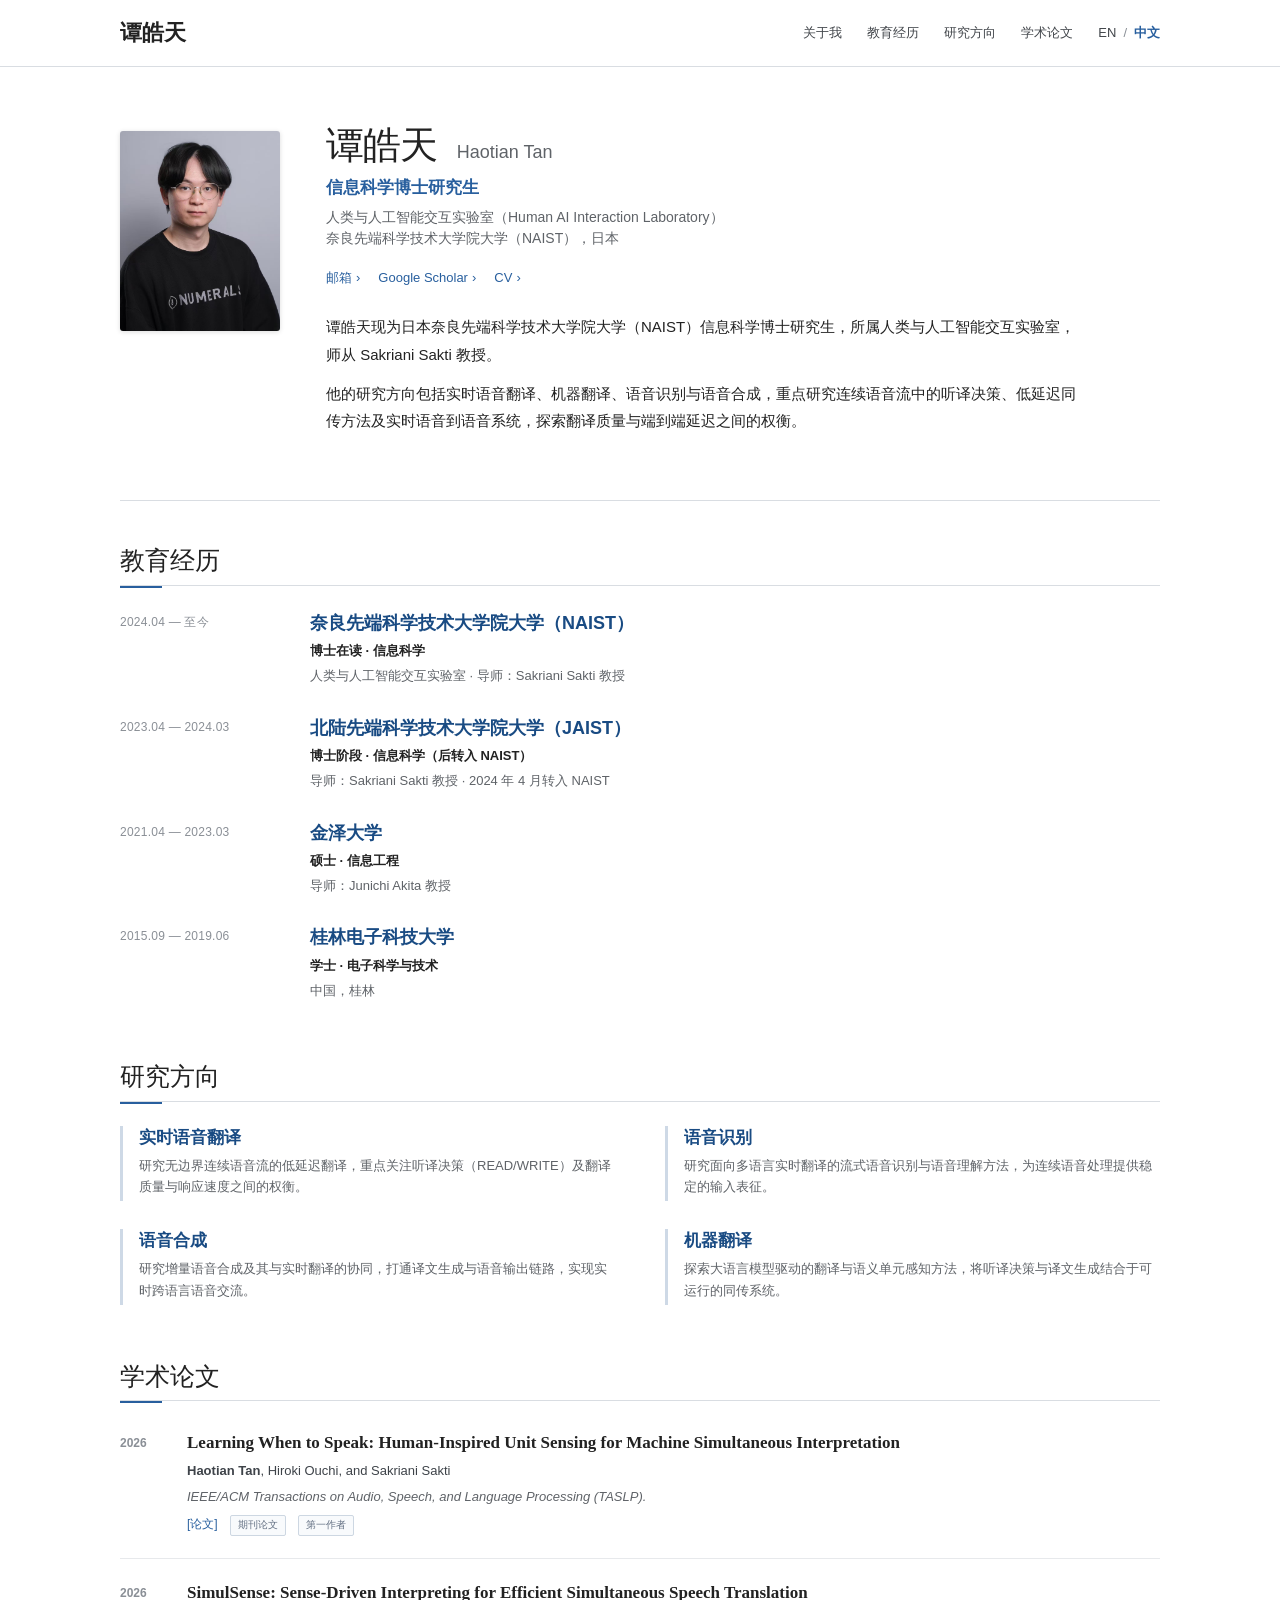
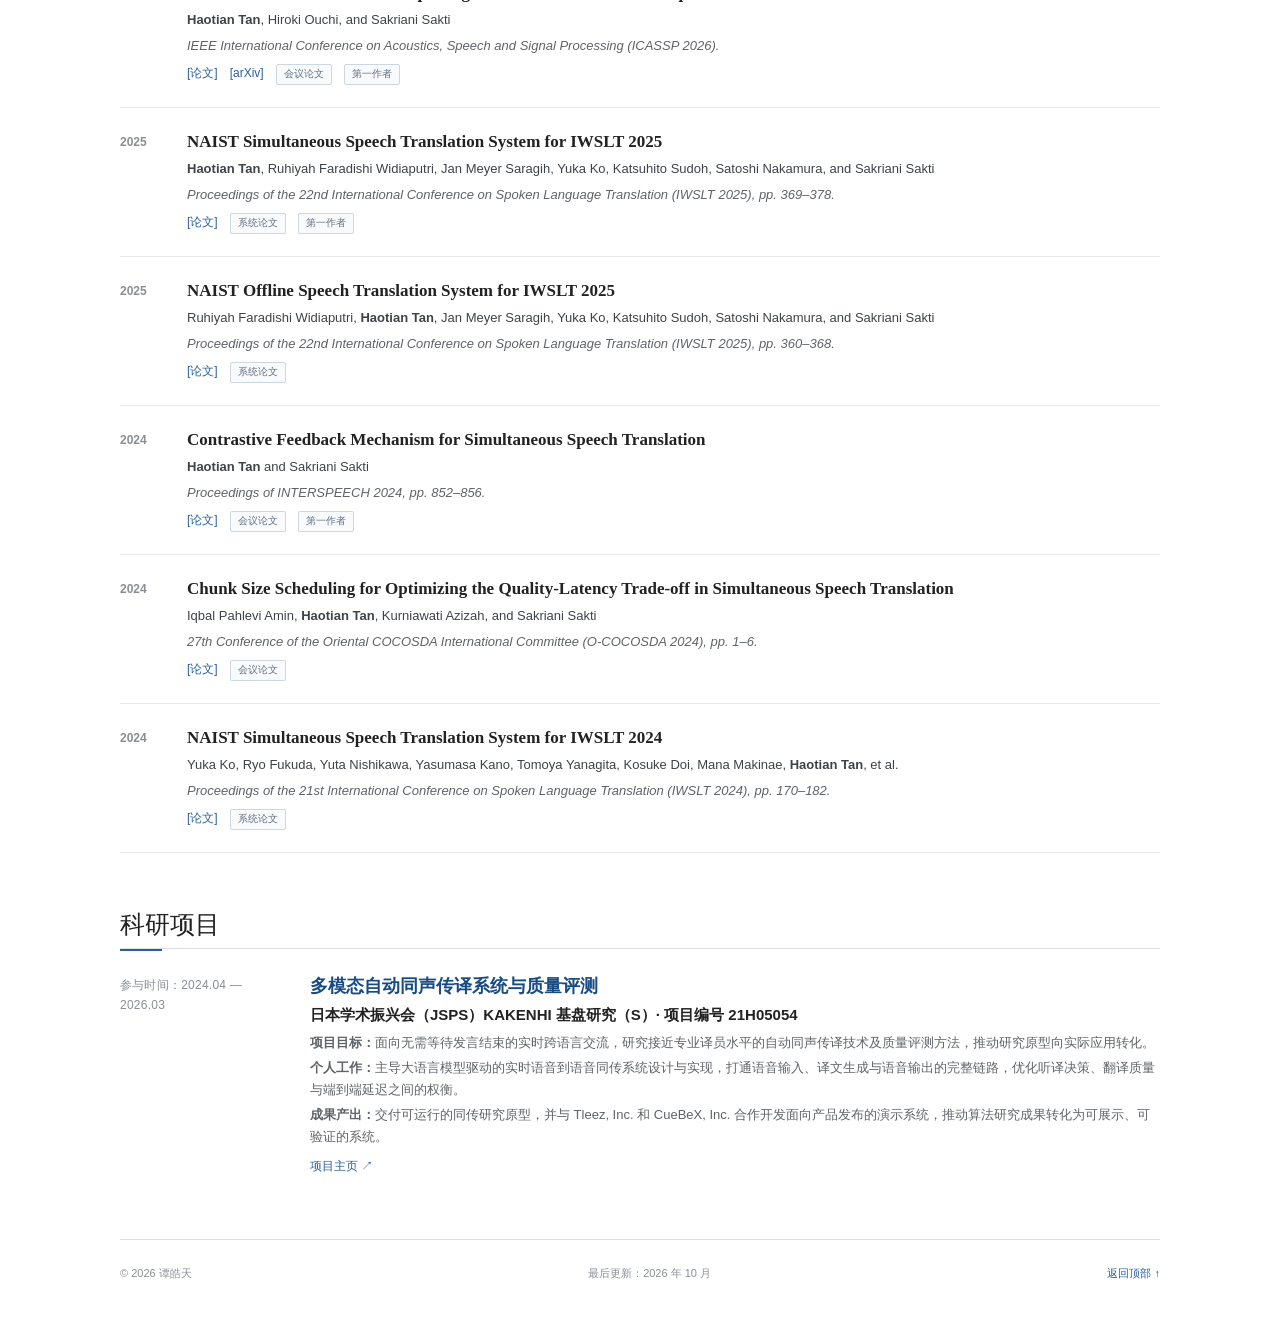
==== zh.html @ f1450a99 "Add Chinese homepage and update CV" ====
<!doctype html>
<html lang="zh-CN">
<head>
  <meta charset="utf-8">
  <meta name="viewport" content="width=device-width, initial-scale=1">
  <title>谭皓天 | 学术主页</title>
  <meta name="description" content="谭皓天的学术主页。奈良先端科学技术大学院大学信息科学博士研究生，研究实时语音翻译、机器翻译、语音识别与语音合成。">
  <link rel="canonical" href="https://tan-ht.github.io/zh.html">
  <link rel="stylesheet" href="styles.css">
  <link rel="icon" type="image/svg+xml" href="favicon.svg">
  <meta property="og:title" content="谭皓天 | 学术主页">
  <meta property="og:description" content="NAIST 信息科学博士研究生 · 实时语音翻译">
  <meta property="og:type" content="website">
  <meta property="og:url" content="https://tan-ht.github.io/zh.html">
  <meta property="og:image" content="https://tan-ht.github.io/og-academic.png">
  <meta property="og:image:width" content="1733">
  <meta property="og:image:height" content="907">
  <meta name="twitter:card" content="summary_large_image">
  <meta name="twitter:title" content="谭皓天 | 学术主页">
  <meta name="twitter:description" content="NAIST 信息科学博士研究生 · 实时语音翻译">
  <meta name="twitter:image" content="https://tan-ht.github.io/og-academic.png">
<link rel="alternate" hreflang="en" href="https://tan-ht.github.io/">
  <link rel="alternate" hreflang="zh-CN" href="https://tan-ht.github.io/zh.html">
  <link rel="alternate" hreflang="x-default" href="https://tan-ht.github.io/">
  <script src="/language-switch.js" defer></script>
</head>
<body>
<link rel="preload" as="image" href="/haotian-tan.jpg"/><main id="top"><header class="site-header"><div class="header-inner"><a class="site-name" href="#top">谭皓天</a><nav aria-label="主导航"><a href="#about">关于我</a><a href="#education">教育经历</a><a href="#research">研究方向</a><a href="#publications">学术论文</a><span class="language-switch" role="group" aria-label="语言切换"><a href="/" lang="en" hreflang="en" data-language-link>EN</a><span aria-hidden="true">/</span><a href="/zh.html" lang="zh-CN" hreflang="zh-CN" aria-current="page" data-language-link>中文</a></span></nav></div></header><div class="page"><section class="intro" id="about"><div class="portrait-wrap"><img src="/haotian-tan.jpg" alt="Haotian Tan"/></div><div class="intro-copy"><h1>谭皓天 <span>Haotian Tan</span></h1><p class="position">信息科学博士研究生</p><p class="affiliation">人类与人工智能交互实验室（Human AI Interaction Laboratory）<br/>奈良先端科学技术大学院大学（NAIST），日本</p><div class="contact-links"><a href="mailto:tan.haotian.tf5@naist.ac.jp">邮箱</a><a href="https://scholar.google.com/citations?user=Lh4GXVgAAAAJ&amp;hl=en" target="_blank" rel="noreferrer">Google Scholar</a><a href="/Haotian_Tan_CV_CN.pdf?v=c6824838f868" download="">CV</a></div><div class="bio"><p>谭皓天现为日本奈良先端科学技术大学院大学（NAIST）信息科学博士研究生，所属人类与人工智能交互实验室，师从 Sakriani Sakti 教授。</p><p>他的研究方向包括实时语音翻译、机器翻译、语音识别与语音合成，重点研究连续语音流中的听译决策、低延迟同传方法及实时语音到语音系统，探索翻译质量与端到端延迟之间的权衡。</p></div></div></section><section class="section" id="education"><h2>教育经历</h2><div class="education-list"><article class="education-item"><div class="education-dates">2024.04 — 至今</div><div><h3>奈良先端科学技术大学院大学（NAIST）</h3><p class="degree">博士在读 · 信息科学</p><p>人类与人工智能交互实验室 · 导师：Sakriani Sakti 教授</p></div></article><article class="education-item"><div class="education-dates">2023.04 — 2024.03</div><div><h3>北陆先端科学技术大学院大学（JAIST）</h3><p class="degree">博士阶段 · 信息科学（后转入 NAIST）</p><p>导师：Sakriani Sakti 教授 · 2024 年 4 月转入 NAIST</p></div></article><article class="education-item"><div class="education-dates">2021.04 — 2023.03</div><div><h3>金泽大学</h3><p class="degree">硕士 · 信息工程</p><p>导师：Junichi Akita 教授</p></div></article><article class="education-item"><div class="education-dates">2015.09 — 2019.06</div><div><h3>桂林电子科技大学</h3><p class="degree">学士 · 电子科学与技术</p><p>中国，桂林</p></div></article></div></section><section class="section" id="research"><h2>研究方向</h2><div class="research-list"><article><h3>实时语音翻译</h3><p>研究无边界连续语音流的低延迟翻译，重点关注听译决策（READ/WRITE）及翻译质量与响应速度之间的权衡。</p></article><article><h3>语音识别</h3><p>研究面向多语言实时翻译的流式语音识别与语音理解方法，为连续语音处理提供稳定的输入表征。</p></article><article><h3>语音合成</h3><p>研究增量语音合成及其与实时翻译的协同，打通译文生成与语音输出链路，实现实时跨语言语音交流。</p></article><article><h3>机器翻译</h3><p>探索大语言模型驱动的翻译与语义单元感知方法，将听译决策与译文生成结合于可运行的同传系统。</p></article></div></section><section class="section" id="publications"><div class="section-heading-row"><h2>学术论文</h2></div><div class="publications"><article class="publication"><div class="pub-year">2026</div><div class="pub-content"><h3>Learning When to Speak: Human-Inspired Unit Sensing for Machine Simultaneous Interpretation</h3><p class="authors"><strong>Haotian Tan</strong>, Hiroki Ouchi, and Sakriani Sakti</p><p class="venue">IEEE/ACM Transactions on Audio, Speech, and Language Processing (TASLP).</p><div class="pub-links"><a href="https://ieeexplore.ieee.org/document/11732033" target="_blank" rel="noreferrer">[论文]</a><span>期刊论文</span><span>第一作者</span></div></div></article><article class="publication"><div class="pub-year">2026</div><div class="pub-content"><h3>SimulSense: Sense-Driven Interpreting for Efficient Simultaneous Speech Translation</h3><p class="authors"><strong>Haotian Tan</strong>, Hiroki Ouchi, and Sakriani Sakti</p><p class="venue">IEEE International Conference on Acoustics, Speech and Signal Processing (ICASSP 2026).</p><div class="pub-links"><a href="https://www.cmsworkshops.com/ICASSP2026/view_paper.php?PaperNum=14052" target="_blank" rel="noreferrer">[论文]</a><a href="https://arxiv.org/abs/2509.21932" target="_blank" rel="noreferrer">[arXiv]</a><span>会议论文</span><span>第一作者</span></div></div></article><article class="publication"><div class="pub-year">2025</div><div class="pub-content"><h3>NAIST Simultaneous Speech Translation System for IWSLT 2025</h3><p class="authors"><strong>Haotian Tan</strong>, Ruhiyah Faradishi Widiaputri, Jan Meyer Saragih, Yuka Ko, Katsuhito Sudoh, Satoshi Nakamura, and Sakriani Sakti</p><p class="venue">Proceedings of the 22nd International Conference on Spoken Language Translation (IWSLT 2025), pp. 369–378.</p><div class="pub-links"><a href="https://aclanthology.org/2025.iwslt-1.39/" target="_blank" rel="noreferrer">[论文]</a><span>系统论文</span><span>第一作者</span></div></div></article><article class="publication"><div class="pub-year">2025</div><div class="pub-content"><h3>NAIST Offline Speech Translation System for IWSLT 2025</h3><p class="authors">Ruhiyah Faradishi Widiaputri, <strong>Haotian Tan</strong>, Jan Meyer Saragih, Yuka Ko, Katsuhito Sudoh, Satoshi Nakamura, and Sakriani Sakti</p><p class="venue">Proceedings of the 22nd International Conference on Spoken Language Translation (IWSLT 2025), pp. 360–368.</p><div class="pub-links"><a href="https://aclanthology.org/2025.iwslt-1.38/" target="_blank" rel="noreferrer">[论文]</a><span>系统论文</span></div></div></article><article class="publication"><div class="pub-year">2024</div><div class="pub-content"><h3>Contrastive Feedback Mechanism for Simultaneous Speech Translation</h3><p class="authors"><strong>Haotian Tan</strong> and Sakriani Sakti</p><p class="venue">Proceedings of INTERSPEECH 2024, pp. 852–856.</p><div class="pub-links"><a href="https://arxiv.org/abs/2407.20524" target="_blank" rel="noreferrer">[论文]</a><span>会议论文</span><span>第一作者</span></div></div></article><article class="publication"><div class="pub-year">2024</div><div class="pub-content"><h3>Chunk Size Scheduling for Optimizing the Quality-Latency Trade-off in Simultaneous Speech Translation</h3><p class="authors">Iqbal Pahlevi Amin, <strong>Haotian Tan</strong>, Kurniawati Azizah, and Sakriani Sakti</p><p class="venue">27th Conference of the Oriental COCOSDA International Committee (O-COCOSDA 2024), pp. 1–6.</p><div class="pub-links"><a href="https://ieeexplore.ieee.org/document/10800559" target="_blank" rel="noreferrer">[论文]</a><span>会议论文</span></div></div></article><article class="publication"><div class="pub-year">2024</div><div class="pub-content"><h3>NAIST Simultaneous Speech Translation System for IWSLT 2024</h3><p class="authors">Yuka Ko, Ryo Fukuda, Yuta Nishikawa, Yasumasa Kano, Tomoya Yanagita, Kosuke Doi, Mana Makinae, <strong>Haotian Tan</strong>, et al.</p><p class="venue">Proceedings of the 21st International Conference on Spoken Language Translation (IWSLT 2024), pp. 170–182.</p><div class="pub-links"><a href="https://arxiv.org/abs/2407.00826" target="_blank" rel="noreferrer">[论文]</a><span>系统论文</span></div></div></article></div></section><section class="section" id="experience"><h2>科研项目</h2><article class="experience-item"><div class="experience-dates">参与时间：2024.04 — 2026.03</div><div><h3>多模态自动同声传译系统与质量评测</h3><p class="experience-title">日本学术振兴会（JSPS）KAKENHI 基盘研究（S）· 项目编号 21H05054</p><p><strong>项目目标：</strong>面向无需等待发言结束的实时跨语言交流，研究接近专业译员水平的自动同声传译技术及质量评测方法，推动研究原型向实际应用转化。</p><p><strong>个人工作：</strong>主导大语言模型驱动的实时语音到语音同传系统设计与实现，打通语音输入、译文生成与语音输出的完整链路，优化听译决策、翻译质量与端到端延迟之间的权衡。</p><p><strong>成果产出：</strong>交付可运行的同传研究原型，并与 Tleez, Inc. 和 CueBeX, Inc. 合作开发面向产品发布的演示系统，推动算法研究成果转化为可展示、可验证的系统。</p><p class="inline-links"><a href="https://kaken.nii.ac.jp/grant/KAKENHI-PROJECT-21H05054" target="_blank" rel="noreferrer">项目主页 ↗</a></p></div></article></section><footer><span>© 2026 谭皓天</span><span>最后更新：2026 年 10 月</span><a href="#top">返回顶部 ↑</a></footer></div></main>
</body>
</html>
---- styles.css ----
:root {
  --text: #222;
  --muted: #5f6368;
  --light: #8a8f96;
  --accent: #285f9e;
  --accent-dark: #194b83;
  --line: #d9dde2;
  --soft: #f5f7f9;
}

* { box-sizing: border-box; }
html { scroll-behavior: smooth; scroll-padding-top: 82px; }
body { margin: 0; color: var(--text); background: #fff; font-family: Arial, Helvetica, sans-serif; font-size: 15px; line-height: 1.65; -webkit-font-smoothing: antialiased; }
a { color: var(--accent); text-decoration: none; }
a:hover { color: var(--accent-dark); text-decoration: underline; }
::selection { background: #dbeafe; }

.site-header { position: sticky; top: 0; z-index: 40; background: rgba(255,255,255,.96); border-bottom: 1px solid var(--line); backdrop-filter: blur(8px); }
.header-inner { width: min(1040px, calc(100% - 40px)); height: 66px; margin: 0 auto; display: flex; justify-content: space-between; align-items: center; gap: 30px; }
.site-name { color: var(--text); font-family: Georgia, 'Times New Roman', serif; font-size: 22px; font-weight: 600; letter-spacing: -.01em; }
.site-name:hover { color: var(--text); text-decoration: none; }
.site-header nav { display: flex; gap: 25px; font-size: 13px; }
.site-header nav a { color: #42464b; }
.site-header nav a:hover { color: var(--accent); text-decoration: none; }
.language-switch { display: inline-flex; align-items: center; gap: 7px; white-space: nowrap; }
.language-switch > span { color: var(--light); }
.site-header nav .language-switch a[aria-current="page"] { color: var(--accent); font-weight: 700; }
.language-switch a:focus-visible { outline: 2px solid var(--accent); outline-offset: 4px; border-radius: 2px; }
html[lang="zh-CN"] body { font-family: -apple-system, BlinkMacSystemFont, "PingFang SC", "Microsoft YaHei", "Noto Sans CJK SC", Arial, sans-serif; }
html[lang="zh-CN"] .site-name, html[lang="zh-CN"] .intro-copy h1, html[lang="zh-CN"] .section h2, html[lang="zh-CN"] .education-item h3, html[lang="zh-CN"] .research-list h3, html[lang="zh-CN"] .experience-item h3 { font-family: inherit; }
html[lang="zh-CN"] .bio { line-height: 1.85; }

.page { width: min(1040px, calc(100% - 40px)); margin: 0 auto; }
.intro { display: grid; grid-template-columns: 164px minmax(0, 1fr); gap: 42px; align-items: start; padding: 64px 0 54px; border-bottom: 1px solid var(--line); }
.portrait-wrap img { display: block; width: 160px; height: 200px; object-fit: cover; object-position: 54% 34%; border-radius: 3px; box-shadow: 0 1px 5px rgba(0,0,0,.14); }
.intro-copy h1 { margin: -8px 0 4px; font-family: Georgia, 'Times New Roman', serif; font-size: 38px; font-weight: 500; line-height: 1.2; letter-spacing: -.025em; }
.intro-copy h1 span { margin-left: 10px; color: var(--muted); font-family: Arial, Helvetica, sans-serif; font-size: 18px; font-weight: 400; letter-spacing: 0; }
.position { margin: 5px 0 0; color: var(--accent); font-size: 17px; font-weight: 600; }
.affiliation { margin: 5px 0 0; color: var(--muted); font-size: 14px; line-height: 1.5; }
.contact-links { display: flex; flex-wrap: wrap; gap: 9px 18px; margin: 18px 0 25px; font-size: 13px; }
.contact-links a::after { content: '›'; margin-left: 4px; }
.bio { max-width: 760px; }
.bio p { margin: 0 0 11px; }

.section { padding: 43px 0 12px; }
.section h2 { margin: 0 0 24px; padding-bottom: 8px; border-bottom: 1px solid var(--line); color: var(--text); font-family: Georgia, 'Times New Roman', serif; font-size: 25px; font-weight: 500; line-height: 1.3; }
.section h2::after { content: ''; display: block; width: 42px; height: 2px; margin-top: 9px; margin-bottom: -11px; background: var(--accent); }
.section h3 { margin: 0; font-size: 16px; line-height: 1.45; }
.section p { margin: 4px 0; }

.education-list { display: grid; gap: 24px; }
.education-item { display: grid; grid-template-columns: 162px minmax(0, 1fr); gap: 28px; }
.education-dates, .experience-dates { color: var(--light); font-size: 12px; letter-spacing: .02em; padding-top: 3px; }
.education-item h3 { color: var(--accent-dark); font-family: Georgia, 'Times New Roman', serif; font-size: 18px; font-weight: 600; }
.education-item .degree { color: var(--text); font-weight: 600; }
.education-item p { color: var(--muted); font-size: 13px; }
.education-item .note { margin-top: 6px; font-style: italic; }

.research-list { display: grid; grid-template-columns: 1fr 1fr; gap: 28px 50px; }
.research-list article { padding-left: 16px; border-left: 3px solid #ced9e6; }
.research-list h3 { color: var(--accent-dark); font-family: Georgia, 'Times New Roman', serif; font-size: 17px; font-weight: 600; }
.research-list p { color: var(--muted); font-size: 13px; line-height: 1.65; }

.section-heading-row { display: flex; align-items: baseline; justify-content: space-between; gap: 20px; border-bottom: 1px solid var(--line); margin-bottom: 8px; }
.section-heading-row h2 { flex: 1; border: 0; margin: 0; }
.section-heading-row>a { font-size: 12px; white-space: nowrap; }
.publication { display: grid; grid-template-columns: 55px minmax(0, 1fr); gap: 12px; padding: 22px 0; border-bottom: 1px solid #e7e9ec; }
.pub-year { color: var(--light); font-size: 12px; font-weight: 600; padding-top: 3px; }
.pub-content h3 { color: var(--text); font-family: Georgia, 'Times New Roman', serif; font-size: 17px; font-weight: 600; }
.authors { color: #3e4349; font-size: 13px; }
.venue { color: var(--muted); font-size: 13px; font-style: italic; }
.pub-links { display: flex; flex-wrap: wrap; align-items: center; gap: 6px 12px; margin-top: 8px; }
.pub-links a { font-size: 12px; }
.pub-links span { padding: 1px 7px; border: 1px solid #cdd7e2; border-radius: 2px; color: #637083; background: #f8fafc; font-size: 10px; }

.experience-item { display: grid; grid-template-columns: 162px minmax(0, 1fr); gap: 28px; }
.experience-item h3 { color: var(--accent-dark); font-family: Georgia, 'Times New Roman', serif; font-size: 18px; }
.experience-title { font-weight: 600; }
.experience-item>div:last-child>p:not(.experience-title):not(.inline-links) { color: var(--muted); font-size: 13px; }
.inline-links { display: flex; gap: 22px; margin-top: 10px!important; font-size: 12px; }

footer { display: flex; justify-content: space-between; gap: 20px; margin-top: 46px; padding: 24px 0 36px; border-top: 1px solid var(--line); color: var(--light); font-size: 11px; }

@media (max-width: 760px) {
  html { scroll-padding-top: 64px; }
  .header-inner { height: auto; min-height: 62px; padding: 12px 0; align-items: flex-start; }
  .site-header nav { gap: 13px; flex-wrap: wrap; justify-content: flex-end; }
  .site-header nav a:nth-child(3) { display: none; }
  .intro { grid-template-columns: 120px 1fr; gap: 24px; padding-top: 42px; }
  .portrait-wrap img { width: 116px; height: 150px; }
  .intro-copy h1 { font-size: 31px; }
  .intro-copy h1 span { display: block; margin: 3px 0 0; }
  .bio { grid-column: 1 / -1; }
  .education-item, .experience-item { grid-template-columns: 128px minmax(0, 1fr); gap: 20px; }
  .research-list { grid-template-columns: 1fr; }
}

@media (max-width: 520px) {
  .header-inner, .page { width: calc(100% - 28px); }
  .header-inner { display: block; }
  .site-name { display: block; margin-bottom: 6px; }
  .site-header nav { justify-content: flex-start; font-size: 12px; }
  .intro { grid-template-columns: 88px 1fr; gap: 17px; padding: 32px 0 36px; }
  .portrait-wrap img { width: 86px; height: 112px; }
  .intro-copy h1 { font-size: 25px; }
  .intro-copy h1 span { font-size: 14px; }
  .position { font-size: 14px; }
  .affiliation { font-size: 12px; }
  .contact-links { grid-column: 1 / -1; margin: 15px 0 20px; }
  .bio { grid-column: 1 / -1; }
  .section { padding-top: 36px; }
  .education-item, .experience-item { grid-template-columns: 1fr; gap: 4px; }
  .education-dates, .experience-dates { order: 2; }
  .publication { grid-template-columns: 1fr; gap: 3px; }
  .pub-year { order: 2; }
  .section-heading-row { align-items: flex-start; }
  .section-heading-row>a { padding-top: 6px; }
  footer { flex-direction: column; align-items: center; gap: 4px; }
}

@media (prefers-reduced-motion: reduce) { html { scroll-behavior: auto; } }
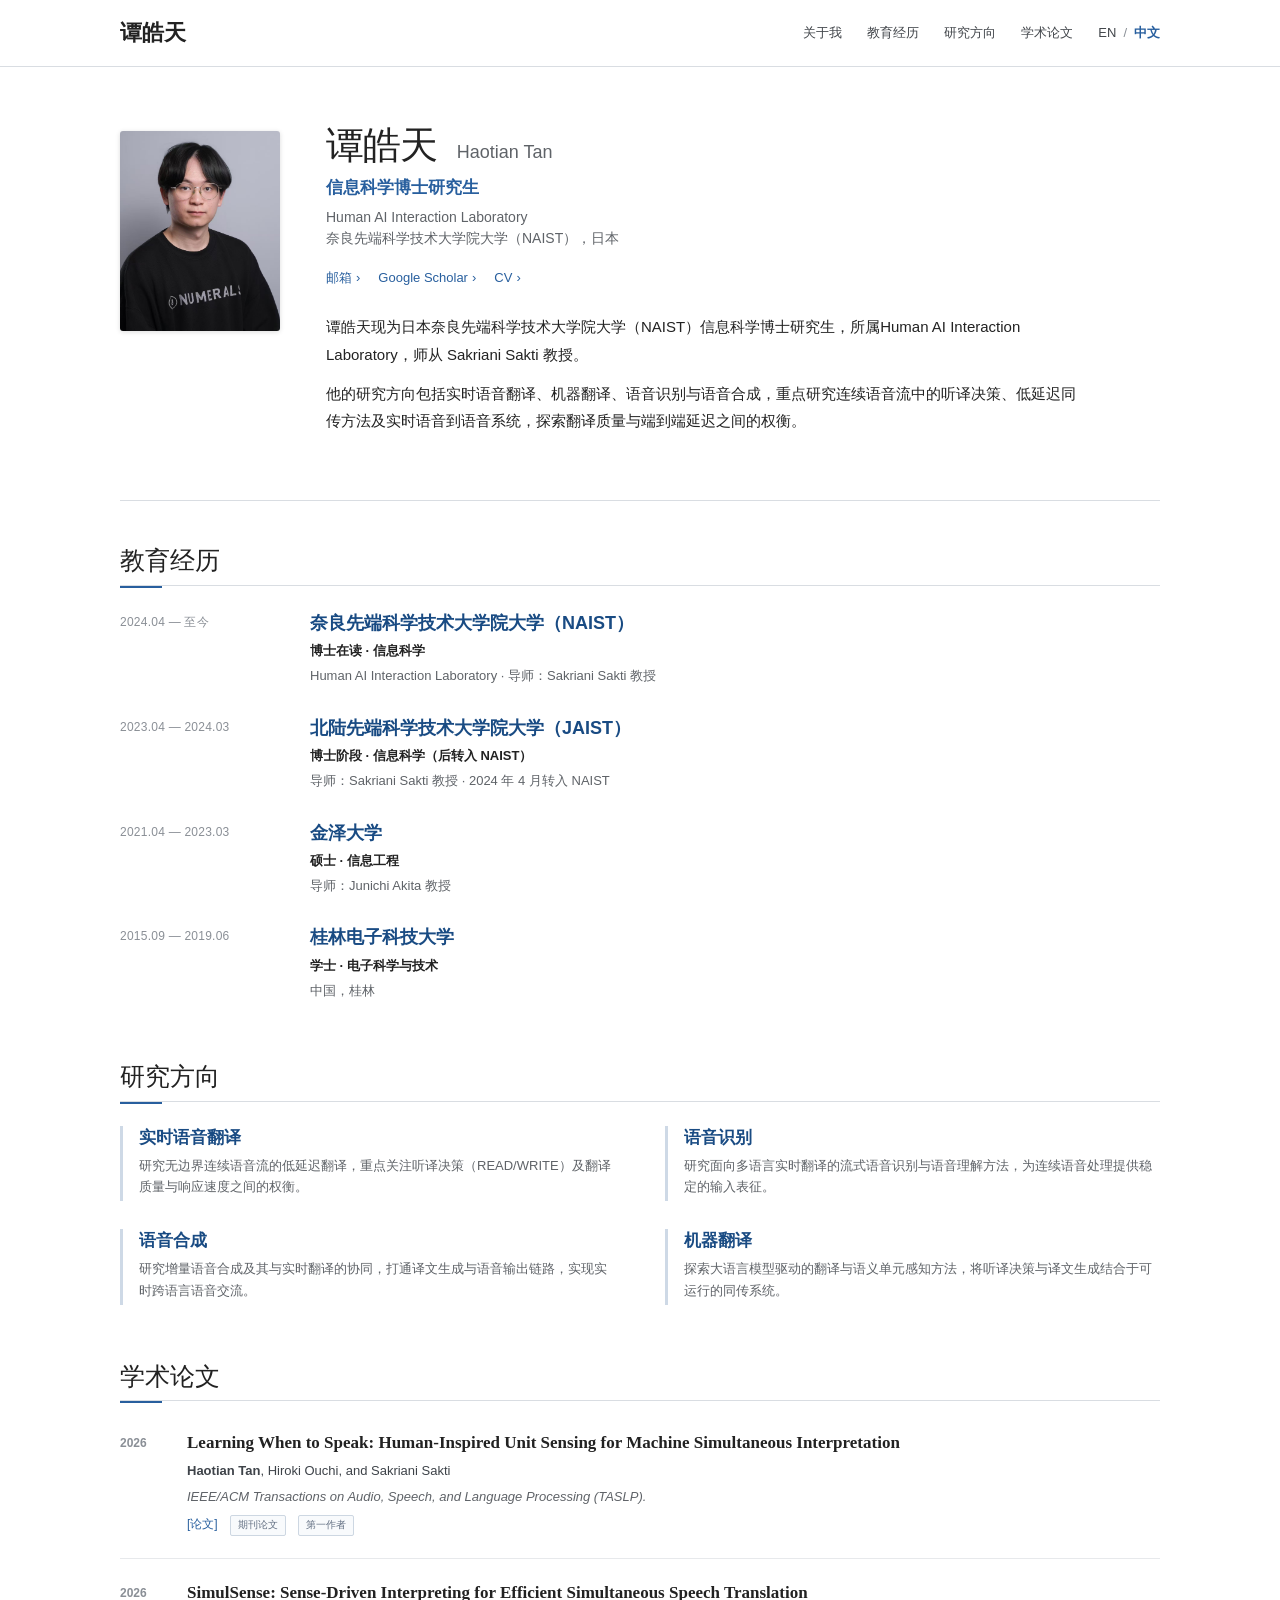
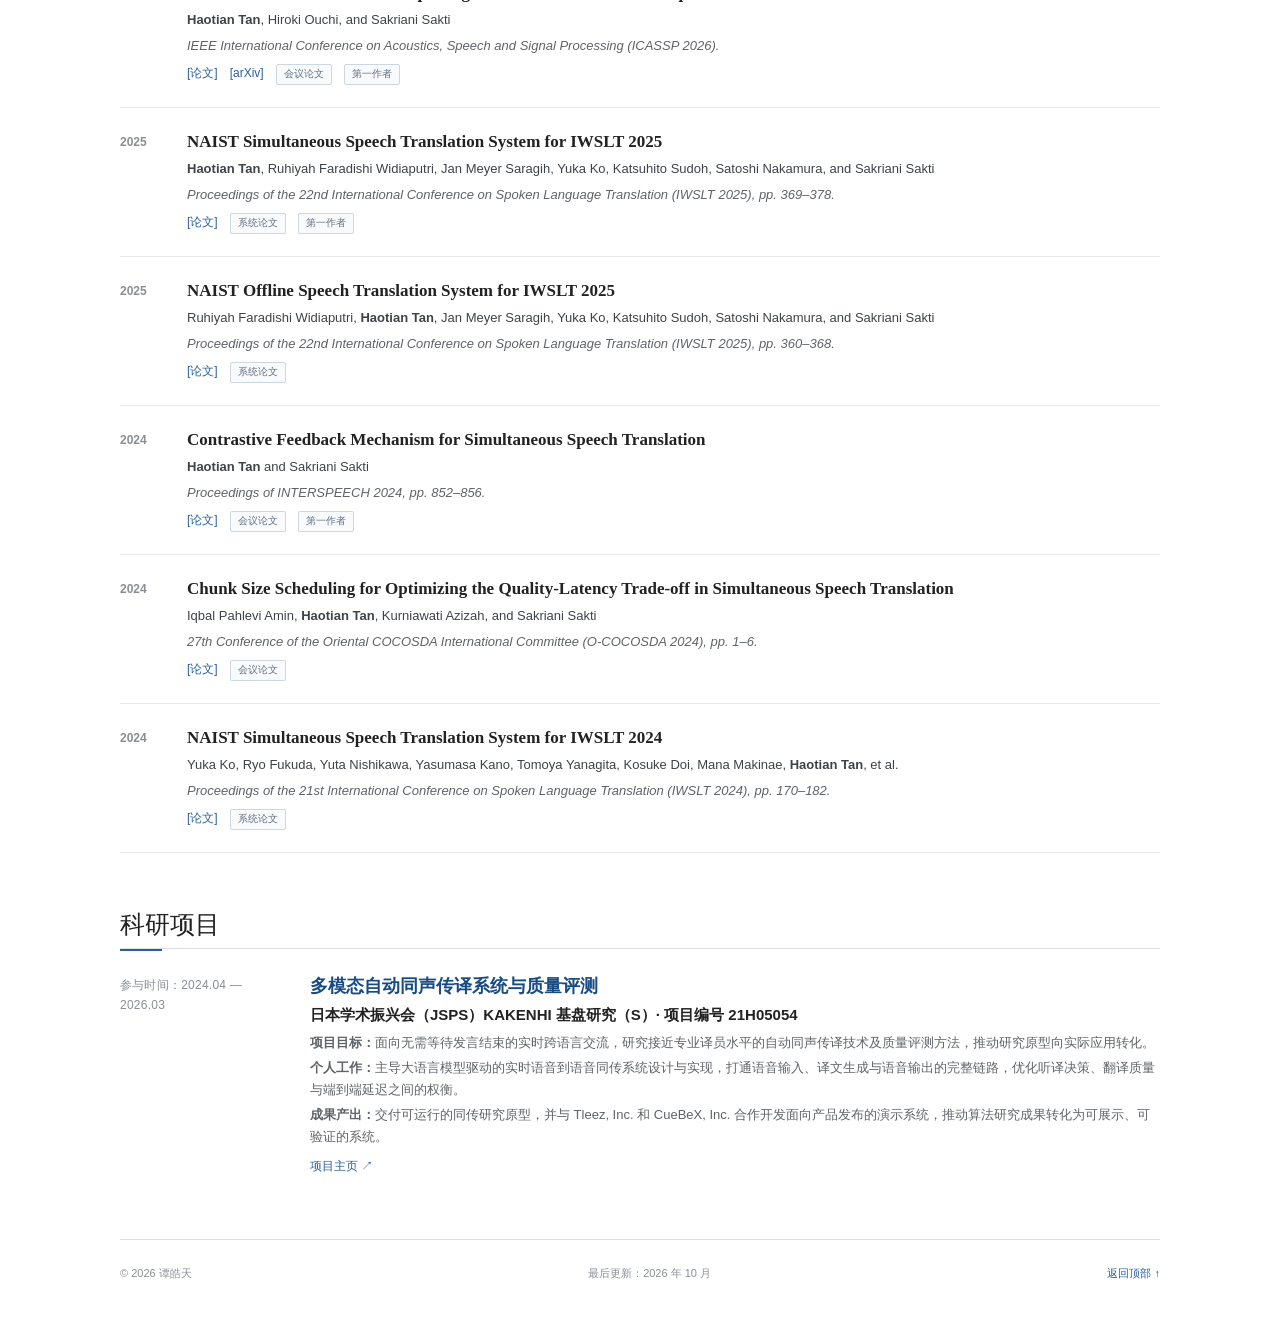
==== commit ca96412a: "Keep laboratory name in English" ====
--- a/zh.html
+++ b/zh.html
@@ -6,7 +6,7 @@
   <title>谭皓天 | 学术主页</title>
   <meta name="description" content="谭皓天的学术主页。奈良先端科学技术大学院大学信息科学博士研究生，研究实时语音翻译、机器翻译、语音识别与语音合成。">
   <link rel="canonical" href="https://tan-ht.github.io/zh.html">
-  <link rel="stylesheet" href="styles.css">
+  <link rel="stylesheet" href="styles.css?v=20261011-bilingual">
   <link rel="icon" type="image/svg+xml" href="favicon.svg">
   <meta property="og:title" content="谭皓天 | 学术主页">
   <meta property="og:description" content="NAIST 信息科学博士研究生 · 实时语音翻译">
@@ -25,7 +25,7 @@
   <script src="/language-switch.js" defer></script>
 </head>
 <body>
-<link rel="preload" as="image" href="/haotian-tan.jpg"/><main id="top"><header class="site-header"><div class="header-inner"><a class="site-name" href="#top">谭皓天</a><nav aria-label="主导航"><a href="#about">关于我</a><a href="#education">教育经历</a><a href="#research">研究方向</a><a href="#publications">学术论文</a><span class="language-switch" role="group" aria-label="语言切换"><a href="/" lang="en" hreflang="en" data-language-link>EN</a><span aria-hidden="true">/</span><a href="/zh.html" lang="zh-CN" hreflang="zh-CN" aria-current="page" data-language-link>中文</a></span></nav></div></header><div class="page"><section class="intro" id="about"><div class="portrait-wrap"><img src="/haotian-tan.jpg" alt="Haotian Tan"/></div><div class="intro-copy"><h1>谭皓天 <span>Haotian Tan</span></h1><p class="position">信息科学博士研究生</p><p class="affiliation">人类与人工智能交互实验室（Human AI Interaction Laboratory）<br/>奈良先端科学技术大学院大学（NAIST），日本</p><div class="contact-links"><a href="mailto:tan.haotian.tf5@naist.ac.jp">邮箱</a><a href="https://scholar.google.com/citations?user=Lh4GXVgAAAAJ&amp;hl=en" target="_blank" rel="noreferrer">Google Scholar</a><a href="/Haotian_Tan_CV_CN.pdf?v=c6824838f868" download="">CV</a></div><div class="bio"><p>谭皓天现为日本奈良先端科学技术大学院大学（NAIST）信息科学博士研究生，所属人类与人工智能交互实验室，师从 Sakriani Sakti 教授。</p><p>他的研究方向包括实时语音翻译、机器翻译、语音识别与语音合成，重点研究连续语音流中的听译决策、低延迟同传方法及实时语音到语音系统，探索翻译质量与端到端延迟之间的权衡。</p></div></div></section><section class="section" id="education"><h2>教育经历</h2><div class="education-list"><article class="education-item"><div class="education-dates">2024.04 — 至今</div><div><h3>奈良先端科学技术大学院大学（NAIST）</h3><p class="degree">博士在读 · 信息科学</p><p>人类与人工智能交互实验室 · 导师：Sakriani Sakti 教授</p></div></article><article class="education-item"><div class="education-dates">2023.04 — 2024.03</div><div><h3>北陆先端科学技术大学院大学（JAIST）</h3><p class="degree">博士阶段 · 信息科学（后转入 NAIST）</p><p>导师：Sakriani Sakti 教授 · 2024 年 4 月转入 NAIST</p></div></article><article class="education-item"><div class="education-dates">2021.04 — 2023.03</div><div><h3>金泽大学</h3><p class="degree">硕士 · 信息工程</p><p>导师：Junichi Akita 教授</p></div></article><article class="education-item"><div class="education-dates">2015.09 — 2019.06</div><div><h3>桂林电子科技大学</h3><p class="degree">学士 · 电子科学与技术</p><p>中国，桂林</p></div></article></div></section><section class="section" id="research"><h2>研究方向</h2><div class="research-list"><article><h3>实时语音翻译</h3><p>研究无边界连续语音流的低延迟翻译，重点关注听译决策（READ/WRITE）及翻译质量与响应速度之间的权衡。</p></article><article><h3>语音识别</h3><p>研究面向多语言实时翻译的流式语音识别与语音理解方法，为连续语音处理提供稳定的输入表征。</p></article><article><h3>语音合成</h3><p>研究增量语音合成及其与实时翻译的协同，打通译文生成与语音输出链路，实现实时跨语言语音交流。</p></article><article><h3>机器翻译</h3><p>探索大语言模型驱动的翻译与语义单元感知方法，将听译决策与译文生成结合于可运行的同传系统。</p></article></div></section><section class="section" id="publications"><div class="section-heading-row"><h2>学术论文</h2></div><div class="publications"><article class="publication"><div class="pub-year">2026</div><div class="pub-content"><h3>Learning When to Speak: Human-Inspired Unit Sensing for Machine Simultaneous Interpretation</h3><p class="authors"><strong>Haotian Tan</strong>, Hiroki Ouchi, and Sakriani Sakti</p><p class="venue">IEEE/ACM Transactions on Audio, Speech, and Language Processing (TASLP).</p><div class="pub-links"><a href="https://ieeexplore.ieee.org/document/11732033" target="_blank" rel="noreferrer">[论文]</a><span>期刊论文</span><span>第一作者</span></div></div></article><article class="publication"><div class="pub-year">2026</div><div class="pub-content"><h3>SimulSense: Sense-Driven Interpreting for Efficient Simultaneous Speech Translation</h3><p class="authors"><strong>Haotian Tan</strong>, Hiroki Ouchi, and Sakriani Sakti</p><p class="venue">IEEE International Conference on Acoustics, Speech and Signal Processing (ICASSP 2026).</p><div class="pub-links"><a href="https://www.cmsworkshops.com/ICASSP2026/view_paper.php?PaperNum=14052" target="_blank" rel="noreferrer">[论文]</a><a href="https://arxiv.org/abs/2509.21932" target="_blank" rel="noreferrer">[arXiv]</a><span>会议论文</span><span>第一作者</span></div></div></article><article class="publication"><div class="pub-year">2025</div><div class="pub-content"><h3>NAIST Simultaneous Speech Translation System for IWSLT 2025</h3><p class="authors"><strong>Haotian Tan</strong>, Ruhiyah Faradishi Widiaputri, Jan Meyer Saragih, Yuka Ko, Katsuhito Sudoh, Satoshi Nakamura, and Sakriani Sakti</p><p class="venue">Proceedings of the 22nd International Conference on Spoken Language Translation (IWSLT 2025), pp. 369–378.</p><div class="pub-links"><a href="https://aclanthology.org/2025.iwslt-1.39/" target="_blank" rel="noreferrer">[论文]</a><span>系统论文</span><span>第一作者</span></div></div></article><article class="publication"><div class="pub-year">2025</div><div class="pub-content"><h3>NAIST Offline Speech Translation System for IWSLT 2025</h3><p class="authors">Ruhiyah Faradishi Widiaputri, <strong>Haotian Tan</strong>, Jan Meyer Saragih, Yuka Ko, Katsuhito Sudoh, Satoshi Nakamura, and Sakriani Sakti</p><p class="venue">Proceedings of the 22nd International Conference on Spoken Language Translation (IWSLT 2025), pp. 360–368.</p><div class="pub-links"><a href="https://aclanthology.org/2025.iwslt-1.38/" target="_blank" rel="noreferrer">[论文]</a><span>系统论文</span></div></div></article><article class="publication"><div class="pub-year">2024</div><div class="pub-content"><h3>Contrastive Feedback Mechanism for Simultaneous Speech Translation</h3><p class="authors"><strong>Haotian Tan</strong> and Sakriani Sakti</p><p class="venue">Proceedings of INTERSPEECH 2024, pp. 852–856.</p><div class="pub-links"><a href="https://arxiv.org/abs/2407.20524" target="_blank" rel="noreferrer">[论文]</a><span>会议论文</span><span>第一作者</span></div></div></article><article class="publication"><div class="pub-year">2024</div><div class="pub-content"><h3>Chunk Size Scheduling for Optimizing the Quality-Latency Trade-off in Simultaneous Speech Translation</h3><p class="authors">Iqbal Pahlevi Amin, <strong>Haotian Tan</strong>, Kurniawati Azizah, and Sakriani Sakti</p><p class="venue">27th Conference of the Oriental COCOSDA International Committee (O-COCOSDA 2024), pp. 1–6.</p><div class="pub-links"><a href="https://ieeexplore.ieee.org/document/10800559" target="_blank" rel="noreferrer">[论文]</a><span>会议论文</span></div></div></article><article class="publication"><div class="pub-year">2024</div><div class="pub-content"><h3>NAIST Simultaneous Speech Translation System for IWSLT 2024</h3><p class="authors">Yuka Ko, Ryo Fukuda, Yuta Nishikawa, Yasumasa Kano, Tomoya Yanagita, Kosuke Doi, Mana Makinae, <strong>Haotian Tan</strong>, et al.</p><p class="venue">Proceedings of the 21st International Conference on Spoken Language Translation (IWSLT 2024), pp. 170–182.</p><div class="pub-links"><a href="https://arxiv.org/abs/2407.00826" target="_blank" rel="noreferrer">[论文]</a><span>系统论文</span></div></div></article></div></section><section class="section" id="experience"><h2>科研项目</h2><article class="experience-item"><div class="experience-dates">参与时间：2024.04 — 2026.03</div><div><h3>多模态自动同声传译系统与质量评测</h3><p class="experience-title">日本学术振兴会（JSPS）KAKENHI 基盘研究（S）· 项目编号 21H05054</p><p><strong>项目目标：</strong>面向无需等待发言结束的实时跨语言交流，研究接近专业译员水平的自动同声传译技术及质量评测方法，推动研究原型向实际应用转化。</p><p><strong>个人工作：</strong>主导大语言模型驱动的实时语音到语音同传系统设计与实现，打通语音输入、译文生成与语音输出的完整链路，优化听译决策、翻译质量与端到端延迟之间的权衡。</p><p><strong>成果产出：</strong>交付可运行的同传研究原型，并与 Tleez, Inc. 和 CueBeX, Inc. 合作开发面向产品发布的演示系统，推动算法研究成果转化为可展示、可验证的系统。</p><p class="inline-links"><a href="https://kaken.nii.ac.jp/grant/KAKENHI-PROJECT-21H05054" target="_blank" rel="noreferrer">项目主页 ↗</a></p></div></article></section><footer><span>© 2026 谭皓天</span><span>最后更新：2026 年 10 月</span><a href="#top">返回顶部 ↑</a></footer></div></main>
+<link rel="preload" as="image" href="/haotian-tan.jpg"/><main id="top"><header class="site-header"><div class="header-inner"><a class="site-name" href="#top">谭皓天</a><nav aria-label="主导航"><a href="#about">关于我</a><a href="#education">教育经历</a><a href="#research">研究方向</a><a href="#publications">学术论文</a><span class="language-switch" role="group" aria-label="语言切换"><a href="/" lang="en" hreflang="en" data-language-link>EN</a><span aria-hidden="true">/</span><a href="/zh.html" lang="zh-CN" hreflang="zh-CN" aria-current="page" data-language-link>中文</a></span></nav></div></header><div class="page"><section class="intro" id="about"><div class="portrait-wrap"><img src="/haotian-tan.jpg" alt="Haotian Tan"/></div><div class="intro-copy"><h1>谭皓天 <span>Haotian Tan</span></h1><p class="position">信息科学博士研究生</p><p class="affiliation">Human AI Interaction Laboratory<br/>奈良先端科学技术大学院大学（NAIST），日本</p><div class="contact-links"><a href="mailto:tan.haotian.tf5@naist.ac.jp">邮箱</a><a href="https://scholar.google.com/citations?user=Lh4GXVgAAAAJ&amp;hl=en" target="_blank" rel="noreferrer">Google Scholar</a><a href="/Haotian_Tan_CV_CN.pdf?v=c6824838f868" download="">CV</a></div><div class="bio"><p>谭皓天现为日本奈良先端科学技术大学院大学（NAIST）信息科学博士研究生，所属Human AI Interaction Laboratory，师从 Sakriani Sakti 教授。</p><p>他的研究方向包括实时语音翻译、机器翻译、语音识别与语音合成，重点研究连续语音流中的听译决策、低延迟同传方法及实时语音到语音系统，探索翻译质量与端到端延迟之间的权衡。</p></div></div></section><section class="section" id="education"><h2>教育经历</h2><div class="education-list"><article class="education-item"><div class="education-dates">2024.04 — 至今</div><div><h3>奈良先端科学技术大学院大学（NAIST）</h3><p class="degree">博士在读 · 信息科学</p><p>Human AI Interaction Laboratory · 导师：Sakriani Sakti 教授</p></div></article><article class="education-item"><div class="education-dates">2023.04 — 2024.03</div><div><h3>北陆先端科学技术大学院大学（JAIST）</h3><p class="degree">博士阶段 · 信息科学（后转入 NAIST）</p><p>导师：Sakriani Sakti 教授 · 2024 年 4 月转入 NAIST</p></div></article><article class="education-item"><div class="education-dates">2021.04 — 2023.03</div><div><h3>金泽大学</h3><p class="degree">硕士 · 信息工程</p><p>导师：Junichi Akita 教授</p></div></article><article class="education-item"><div class="education-dates">2015.09 — 2019.06</div><div><h3>桂林电子科技大学</h3><p class="degree">学士 · 电子科学与技术</p><p>中国，桂林</p></div></article></div></section><section class="section" id="research"><h2>研究方向</h2><div class="research-list"><article><h3>实时语音翻译</h3><p>研究无边界连续语音流的低延迟翻译，重点关注听译决策（READ/WRITE）及翻译质量与响应速度之间的权衡。</p></article><article><h3>语音识别</h3><p>研究面向多语言实时翻译的流式语音识别与语音理解方法，为连续语音处理提供稳定的输入表征。</p></article><article><h3>语音合成</h3><p>研究增量语音合成及其与实时翻译的协同，打通译文生成与语音输出链路，实现实时跨语言语音交流。</p></article><article><h3>机器翻译</h3><p>探索大语言模型驱动的翻译与语义单元感知方法，将听译决策与译文生成结合于可运行的同传系统。</p></article></div></section><section class="section" id="publications"><div class="section-heading-row"><h2>学术论文</h2></div><div class="publications"><article class="publication"><div class="pub-year">2026</div><div class="pub-content"><h3>Learning When to Speak: Human-Inspired Unit Sensing for Machine Simultaneous Interpretation</h3><p class="authors"><strong>Haotian Tan</strong>, Hiroki Ouchi, and Sakriani Sakti</p><p class="venue">IEEE/ACM Transactions on Audio, Speech, and Language Processing (TASLP).</p><div class="pub-links"><a href="https://ieeexplore.ieee.org/document/11732033" target="_blank" rel="noreferrer">[论文]</a><span>期刊论文</span><span>第一作者</span></div></div></article><article class="publication"><div class="pub-year">2026</div><div class="pub-content"><h3>SimulSense: Sense-Driven Interpreting for Efficient Simultaneous Speech Translation</h3><p class="authors"><strong>Haotian Tan</strong>, Hiroki Ouchi, and Sakriani Sakti</p><p class="venue">IEEE International Conference on Acoustics, Speech and Signal Processing (ICASSP 2026).</p><div class="pub-links"><a href="https://www.cmsworkshops.com/ICASSP2026/view_paper.php?PaperNum=14052" target="_blank" rel="noreferrer">[论文]</a><a href="https://arxiv.org/abs/2509.21932" target="_blank" rel="noreferrer">[arXiv]</a><span>会议论文</span><span>第一作者</span></div></div></article><article class="publication"><div class="pub-year">2025</div><div class="pub-content"><h3>NAIST Simultaneous Speech Translation System for IWSLT 2025</h3><p class="authors"><strong>Haotian Tan</strong>, Ruhiyah Faradishi Widiaputri, Jan Meyer Saragih, Yuka Ko, Katsuhito Sudoh, Satoshi Nakamura, and Sakriani Sakti</p><p class="venue">Proceedings of the 22nd International Conference on Spoken Language Translation (IWSLT 2025), pp. 369–378.</p><div class="pub-links"><a href="https://aclanthology.org/2025.iwslt-1.39/" target="_blank" rel="noreferrer">[论文]</a><span>系统论文</span><span>第一作者</span></div></div></article><article class="publication"><div class="pub-year">2025</div><div class="pub-content"><h3>NAIST Offline Speech Translation System for IWSLT 2025</h3><p class="authors">Ruhiyah Faradishi Widiaputri, <strong>Haotian Tan</strong>, Jan Meyer Saragih, Yuka Ko, Katsuhito Sudoh, Satoshi Nakamura, and Sakriani Sakti</p><p class="venue">Proceedings of the 22nd International Conference on Spoken Language Translation (IWSLT 2025), pp. 360–368.</p><div class="pub-links"><a href="https://aclanthology.org/2025.iwslt-1.38/" target="_blank" rel="noreferrer">[论文]</a><span>系统论文</span></div></div></article><article class="publication"><div class="pub-year">2024</div><div class="pub-content"><h3>Contrastive Feedback Mechanism for Simultaneous Speech Translation</h3><p class="authors"><strong>Haotian Tan</strong> and Sakriani Sakti</p><p class="venue">Proceedings of INTERSPEECH 2024, pp. 852–856.</p><div class="pub-links"><a href="https://arxiv.org/abs/2407.20524" target="_blank" rel="noreferrer">[论文]</a><span>会议论文</span><span>第一作者</span></div></div></article><article class="publication"><div class="pub-year">2024</div><div class="pub-content"><h3>Chunk Size Scheduling for Optimizing the Quality-Latency Trade-off in Simultaneous Speech Translation</h3><p class="authors">Iqbal Pahlevi Amin, <strong>Haotian Tan</strong>, Kurniawati Azizah, and Sakriani Sakti</p><p class="venue">27th Conference of the Oriental COCOSDA International Committee (O-COCOSDA 2024), pp. 1–6.</p><div class="pub-links"><a href="https://ieeexplore.ieee.org/document/10800559" target="_blank" rel="noreferrer">[论文]</a><span>会议论文</span></div></div></article><article class="publication"><div class="pub-year">2024</div><div class="pub-content"><h3>NAIST Simultaneous Speech Translation System for IWSLT 2024</h3><p class="authors">Yuka Ko, Ryo Fukuda, Yuta Nishikawa, Yasumasa Kano, Tomoya Yanagita, Kosuke Doi, Mana Makinae, <strong>Haotian Tan</strong>, et al.</p><p class="venue">Proceedings of the 21st International Conference on Spoken Language Translation (IWSLT 2024), pp. 170–182.</p><div class="pub-links"><a href="https://arxiv.org/abs/2407.00826" target="_blank" rel="noreferrer">[论文]</a><span>系统论文</span></div></div></article></div></section><section class="section" id="experience"><h2>科研项目</h2><article class="experience-item"><div class="experience-dates">参与时间：2024.04 — 2026.03</div><div><h3>多模态自动同声传译系统与质量评测</h3><p class="experience-title">日本学术振兴会（JSPS）KAKENHI 基盘研究（S）· 项目编号 21H05054</p><p><strong>项目目标：</strong>面向无需等待发言结束的实时跨语言交流，研究接近专业译员水平的自动同声传译技术及质量评测方法，推动研究原型向实际应用转化。</p><p><strong>个人工作：</strong>主导大语言模型驱动的实时语音到语音同传系统设计与实现，打通语音输入、译文生成与语音输出的完整链路，优化听译决策、翻译质量与端到端延迟之间的权衡。</p><p><strong>成果产出：</strong>交付可运行的同传研究原型，并与 Tleez, Inc. 和 CueBeX, Inc. 合作开发面向产品发布的演示系统，推动算法研究成果转化为可展示、可验证的系统。</p><p class="inline-links"><a href="https://kaken.nii.ac.jp/grant/KAKENHI-PROJECT-21H05054" target="_blank" rel="noreferrer">项目主页 ↗</a></p></div></article></section><footer><span>© 2026 谭皓天</span><span>最后更新：2026 年 10 月</span><a href="#top">返回顶部 ↑</a></footer></div></main>
 </body>
 </html>
 
--- a/styles.css
+++ b/styles.css
@@ -85,7 +85,7 @@
   html { scroll-padding-top: 64px; }
   .header-inner { height: auto; min-height: 62px; padding: 12px 0; align-items: flex-start; }
   .site-header nav { gap: 13px; flex-wrap: wrap; justify-content: flex-end; }
-  .site-header nav a:nth-child(3) { display: none; }
+  .site-header nav > a:nth-child(3) { display: none; }
   .intro { grid-template-columns: 120px 1fr; gap: 24px; padding-top: 42px; }
   .portrait-wrap img { width: 116px; height: 150px; }
   .intro-copy h1 { font-size: 31px; }
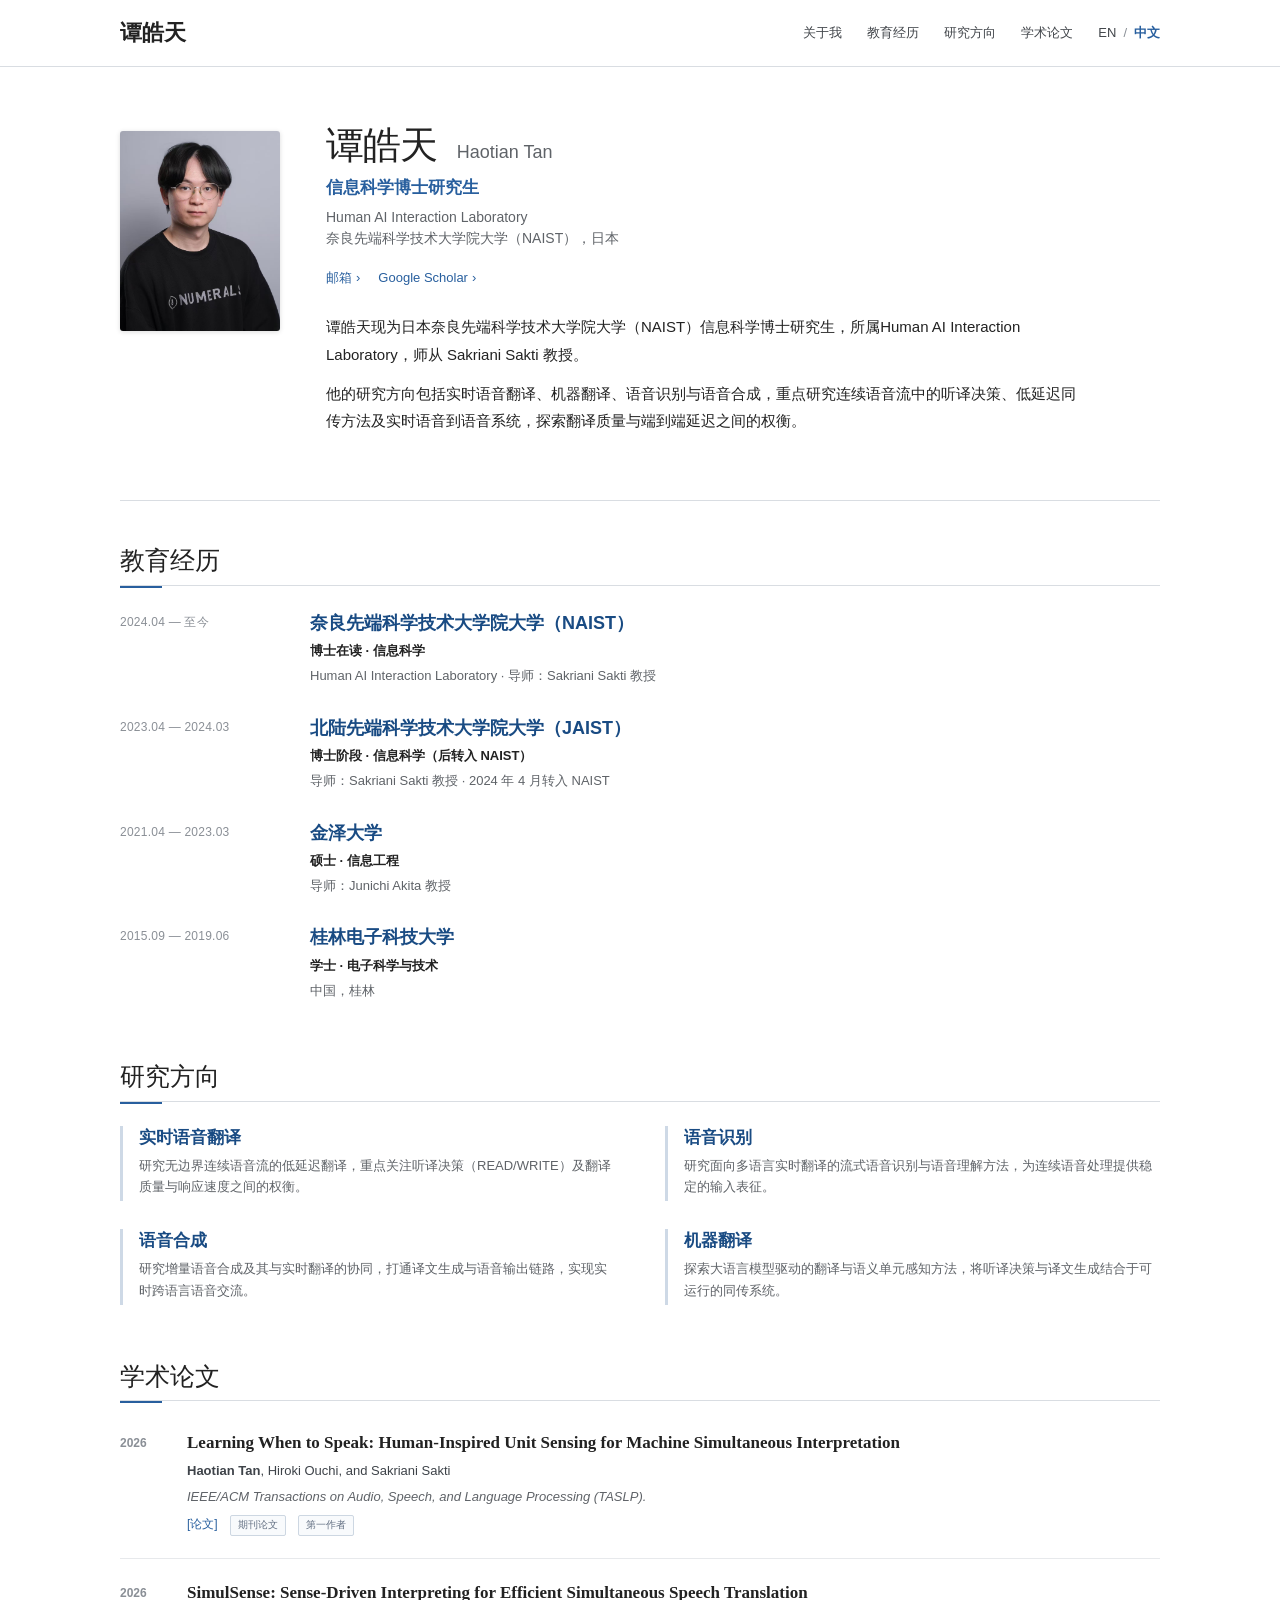
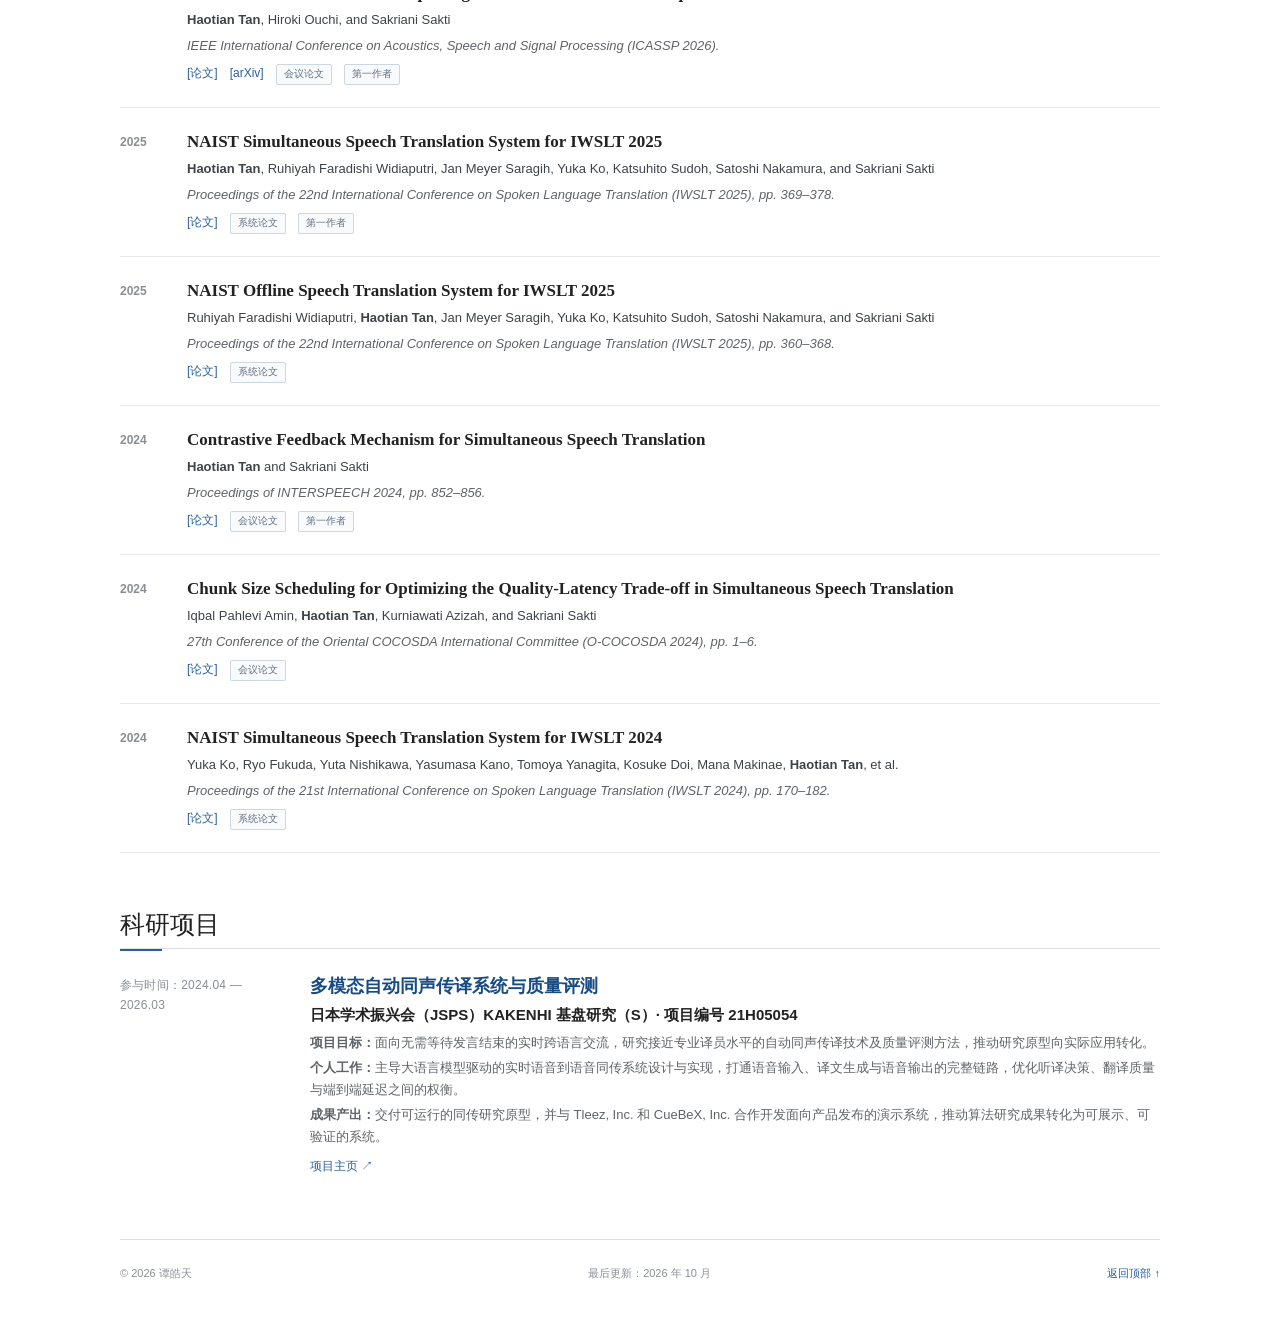
==== commit 9baee736: "Remove CV links from both language pages" ====
--- a/zh.html
+++ b/zh.html
@@ -25,7 +25,7 @@
   <script src="/language-switch.js" defer></script>
 </head>
 <body>
-<link rel="preload" as="image" href="/haotian-tan.jpg"/><main id="top"><header class="site-header"><div class="header-inner"><a class="site-name" href="#top">谭皓天</a><nav aria-label="主导航"><a href="#about">关于我</a><a href="#education">教育经历</a><a href="#research">研究方向</a><a href="#publications">学术论文</a><span class="language-switch" role="group" aria-label="语言切换"><a href="/" lang="en" hreflang="en" data-language-link>EN</a><span aria-hidden="true">/</span><a href="/zh.html" lang="zh-CN" hreflang="zh-CN" aria-current="page" data-language-link>中文</a></span></nav></div></header><div class="page"><section class="intro" id="about"><div class="portrait-wrap"><img src="/haotian-tan.jpg" alt="Haotian Tan"/></div><div class="intro-copy"><h1>谭皓天 <span>Haotian Tan</span></h1><p class="position">信息科学博士研究生</p><p class="affiliation">Human AI Interaction Laboratory<br/>奈良先端科学技术大学院大学（NAIST），日本</p><div class="contact-links"><a href="mailto:tan.haotian.tf5@naist.ac.jp">邮箱</a><a href="https://scholar.google.com/citations?user=Lh4GXVgAAAAJ&amp;hl=en" target="_blank" rel="noreferrer">Google Scholar</a><a href="/Haotian_Tan_CV_CN.pdf?v=c6824838f868" download="">CV</a></div><div class="bio"><p>谭皓天现为日本奈良先端科学技术大学院大学（NAIST）信息科学博士研究生，所属Human AI Interaction Laboratory，师从 Sakriani Sakti 教授。</p><p>他的研究方向包括实时语音翻译、机器翻译、语音识别与语音合成，重点研究连续语音流中的听译决策、低延迟同传方法及实时语音到语音系统，探索翻译质量与端到端延迟之间的权衡。</p></div></div></section><section class="section" id="education"><h2>教育经历</h2><div class="education-list"><article class="education-item"><div class="education-dates">2024.04 — 至今</div><div><h3>奈良先端科学技术大学院大学（NAIST）</h3><p class="degree">博士在读 · 信息科学</p><p>Human AI Interaction Laboratory · 导师：Sakriani Sakti 教授</p></div></article><article class="education-item"><div class="education-dates">2023.04 — 2024.03</div><div><h3>北陆先端科学技术大学院大学（JAIST）</h3><p class="degree">博士阶段 · 信息科学（后转入 NAIST）</p><p>导师：Sakriani Sakti 教授 · 2024 年 4 月转入 NAIST</p></div></article><article class="education-item"><div class="education-dates">2021.04 — 2023.03</div><div><h3>金泽大学</h3><p class="degree">硕士 · 信息工程</p><p>导师：Junichi Akita 教授</p></div></article><article class="education-item"><div class="education-dates">2015.09 — 2019.06</div><div><h3>桂林电子科技大学</h3><p class="degree">学士 · 电子科学与技术</p><p>中国，桂林</p></div></article></div></section><section class="section" id="research"><h2>研究方向</h2><div class="research-list"><article><h3>实时语音翻译</h3><p>研究无边界连续语音流的低延迟翻译，重点关注听译决策（READ/WRITE）及翻译质量与响应速度之间的权衡。</p></article><article><h3>语音识别</h3><p>研究面向多语言实时翻译的流式语音识别与语音理解方法，为连续语音处理提供稳定的输入表征。</p></article><article><h3>语音合成</h3><p>研究增量语音合成及其与实时翻译的协同，打通译文生成与语音输出链路，实现实时跨语言语音交流。</p></article><article><h3>机器翻译</h3><p>探索大语言模型驱动的翻译与语义单元感知方法，将听译决策与译文生成结合于可运行的同传系统。</p></article></div></section><section class="section" id="publications"><div class="section-heading-row"><h2>学术论文</h2></div><div class="publications"><article class="publication"><div class="pub-year">2026</div><div class="pub-content"><h3>Learning When to Speak: Human-Inspired Unit Sensing for Machine Simultaneous Interpretation</h3><p class="authors"><strong>Haotian Tan</strong>, Hiroki Ouchi, and Sakriani Sakti</p><p class="venue">IEEE/ACM Transactions on Audio, Speech, and Language Processing (TASLP).</p><div class="pub-links"><a href="https://ieeexplore.ieee.org/document/11732033" target="_blank" rel="noreferrer">[论文]</a><span>期刊论文</span><span>第一作者</span></div></div></article><article class="publication"><div class="pub-year">2026</div><div class="pub-content"><h3>SimulSense: Sense-Driven Interpreting for Efficient Simultaneous Speech Translation</h3><p class="authors"><strong>Haotian Tan</strong>, Hiroki Ouchi, and Sakriani Sakti</p><p class="venue">IEEE International Conference on Acoustics, Speech and Signal Processing (ICASSP 2026).</p><div class="pub-links"><a href="https://www.cmsworkshops.com/ICASSP2026/view_paper.php?PaperNum=14052" target="_blank" rel="noreferrer">[论文]</a><a href="https://arxiv.org/abs/2509.21932" target="_blank" rel="noreferrer">[arXiv]</a><span>会议论文</span><span>第一作者</span></div></div></article><article class="publication"><div class="pub-year">2025</div><div class="pub-content"><h3>NAIST Simultaneous Speech Translation System for IWSLT 2025</h3><p class="authors"><strong>Haotian Tan</strong>, Ruhiyah Faradishi Widiaputri, Jan Meyer Saragih, Yuka Ko, Katsuhito Sudoh, Satoshi Nakamura, and Sakriani Sakti</p><p class="venue">Proceedings of the 22nd International Conference on Spoken Language Translation (IWSLT 2025), pp. 369–378.</p><div class="pub-links"><a href="https://aclanthology.org/2025.iwslt-1.39/" target="_blank" rel="noreferrer">[论文]</a><span>系统论文</span><span>第一作者</span></div></div></article><article class="publication"><div class="pub-year">2025</div><div class="pub-content"><h3>NAIST Offline Speech Translation System for IWSLT 2025</h3><p class="authors">Ruhiyah Faradishi Widiaputri, <strong>Haotian Tan</strong>, Jan Meyer Saragih, Yuka Ko, Katsuhito Sudoh, Satoshi Nakamura, and Sakriani Sakti</p><p class="venue">Proceedings of the 22nd International Conference on Spoken Language Translation (IWSLT 2025), pp. 360–368.</p><div class="pub-links"><a href="https://aclanthology.org/2025.iwslt-1.38/" target="_blank" rel="noreferrer">[论文]</a><span>系统论文</span></div></div></article><article class="publication"><div class="pub-year">2024</div><div class="pub-content"><h3>Contrastive Feedback Mechanism for Simultaneous Speech Translation</h3><p class="authors"><strong>Haotian Tan</strong> and Sakriani Sakti</p><p class="venue">Proceedings of INTERSPEECH 2024, pp. 852–856.</p><div class="pub-links"><a href="https://arxiv.org/abs/2407.20524" target="_blank" rel="noreferrer">[论文]</a><span>会议论文</span><span>第一作者</span></div></div></article><article class="publication"><div class="pub-year">2024</div><div class="pub-content"><h3>Chunk Size Scheduling for Optimizing the Quality-Latency Trade-off in Simultaneous Speech Translation</h3><p class="authors">Iqbal Pahlevi Amin, <strong>Haotian Tan</strong>, Kurniawati Azizah, and Sakriani Sakti</p><p class="venue">27th Conference of the Oriental COCOSDA International Committee (O-COCOSDA 2024), pp. 1–6.</p><div class="pub-links"><a href="https://ieeexplore.ieee.org/document/10800559" target="_blank" rel="noreferrer">[论文]</a><span>会议论文</span></div></div></article><article class="publication"><div class="pub-year">2024</div><div class="pub-content"><h3>NAIST Simultaneous Speech Translation System for IWSLT 2024</h3><p class="authors">Yuka Ko, Ryo Fukuda, Yuta Nishikawa, Yasumasa Kano, Tomoya Yanagita, Kosuke Doi, Mana Makinae, <strong>Haotian Tan</strong>, et al.</p><p class="venue">Proceedings of the 21st International Conference on Spoken Language Translation (IWSLT 2024), pp. 170–182.</p><div class="pub-links"><a href="https://arxiv.org/abs/2407.00826" target="_blank" rel="noreferrer">[论文]</a><span>系统论文</span></div></div></article></div></section><section class="section" id="experience"><h2>科研项目</h2><article class="experience-item"><div class="experience-dates">参与时间：2024.04 — 2026.03</div><div><h3>多模态自动同声传译系统与质量评测</h3><p class="experience-title">日本学术振兴会（JSPS）KAKENHI 基盘研究（S）· 项目编号 21H05054</p><p><strong>项目目标：</strong>面向无需等待发言结束的实时跨语言交流，研究接近专业译员水平的自动同声传译技术及质量评测方法，推动研究原型向实际应用转化。</p><p><strong>个人工作：</strong>主导大语言模型驱动的实时语音到语音同传系统设计与实现，打通语音输入、译文生成与语音输出的完整链路，优化听译决策、翻译质量与端到端延迟之间的权衡。</p><p><strong>成果产出：</strong>交付可运行的同传研究原型，并与 Tleez, Inc. 和 CueBeX, Inc. 合作开发面向产品发布的演示系统，推动算法研究成果转化为可展示、可验证的系统。</p><p class="inline-links"><a href="https://kaken.nii.ac.jp/grant/KAKENHI-PROJECT-21H05054" target="_blank" rel="noreferrer">项目主页 ↗</a></p></div></article></section><footer><span>© 2026 谭皓天</span><span>最后更新：2026 年 10 月</span><a href="#top">返回顶部 ↑</a></footer></div></main>
+<link rel="preload" as="image" href="/haotian-tan.jpg"/><main id="top"><header class="site-header"><div class="header-inner"><a class="site-name" href="#top">谭皓天</a><nav aria-label="主导航"><a href="#about">关于我</a><a href="#education">教育经历</a><a href="#research">研究方向</a><a href="#publications">学术论文</a><span class="language-switch" role="group" aria-label="语言切换"><a href="/" lang="en" hreflang="en" data-language-link>EN</a><span aria-hidden="true">/</span><a href="/zh.html" lang="zh-CN" hreflang="zh-CN" aria-current="page" data-language-link>中文</a></span></nav></div></header><div class="page"><section class="intro" id="about"><div class="portrait-wrap"><img src="/haotian-tan.jpg" alt="Haotian Tan"/></div><div class="intro-copy"><h1>谭皓天 <span>Haotian Tan</span></h1><p class="position">信息科学博士研究生</p><p class="affiliation">Human AI Interaction Laboratory<br/>奈良先端科学技术大学院大学（NAIST），日本</p><div class="contact-links"><a href="mailto:tan.haotian.tf5@naist.ac.jp">邮箱</a><a href="https://scholar.google.com/citations?user=Lh4GXVgAAAAJ&amp;hl=en" target="_blank" rel="noreferrer">Google Scholar</a></div><div class="bio"><p>谭皓天现为日本奈良先端科学技术大学院大学（NAIST）信息科学博士研究生，所属Human AI Interaction Laboratory，师从 Sakriani Sakti 教授。</p><p>他的研究方向包括实时语音翻译、机器翻译、语音识别与语音合成，重点研究连续语音流中的听译决策、低延迟同传方法及实时语音到语音系统，探索翻译质量与端到端延迟之间的权衡。</p></div></div></section><section class="section" id="education"><h2>教育经历</h2><div class="education-list"><article class="education-item"><div class="education-dates">2024.04 — 至今</div><div><h3>奈良先端科学技术大学院大学（NAIST）</h3><p class="degree">博士在读 · 信息科学</p><p>Human AI Interaction Laboratory · 导师：Sakriani Sakti 教授</p></div></article><article class="education-item"><div class="education-dates">2023.04 — 2024.03</div><div><h3>北陆先端科学技术大学院大学（JAIST）</h3><p class="degree">博士阶段 · 信息科学（后转入 NAIST）</p><p>导师：Sakriani Sakti 教授 · 2024 年 4 月转入 NAIST</p></div></article><article class="education-item"><div class="education-dates">2021.04 — 2023.03</div><div><h3>金泽大学</h3><p class="degree">硕士 · 信息工程</p><p>导师：Junichi Akita 教授</p></div></article><article class="education-item"><div class="education-dates">2015.09 — 2019.06</div><div><h3>桂林电子科技大学</h3><p class="degree">学士 · 电子科学与技术</p><p>中国，桂林</p></div></article></div></section><section class="section" id="research"><h2>研究方向</h2><div class="research-list"><article><h3>实时语音翻译</h3><p>研究无边界连续语音流的低延迟翻译，重点关注听译决策（READ/WRITE）及翻译质量与响应速度之间的权衡。</p></article><article><h3>语音识别</h3><p>研究面向多语言实时翻译的流式语音识别与语音理解方法，为连续语音处理提供稳定的输入表征。</p></article><article><h3>语音合成</h3><p>研究增量语音合成及其与实时翻译的协同，打通译文生成与语音输出链路，实现实时跨语言语音交流。</p></article><article><h3>机器翻译</h3><p>探索大语言模型驱动的翻译与语义单元感知方法，将听译决策与译文生成结合于可运行的同传系统。</p></article></div></section><section class="section" id="publications"><div class="section-heading-row"><h2>学术论文</h2></div><div class="publications"><article class="publication"><div class="pub-year">2026</div><div class="pub-content"><h3>Learning When to Speak: Human-Inspired Unit Sensing for Machine Simultaneous Interpretation</h3><p class="authors"><strong>Haotian Tan</strong>, Hiroki Ouchi, and Sakriani Sakti</p><p class="venue">IEEE/ACM Transactions on Audio, Speech, and Language Processing (TASLP).</p><div class="pub-links"><a href="https://ieeexplore.ieee.org/document/11732033" target="_blank" rel="noreferrer">[论文]</a><span>期刊论文</span><span>第一作者</span></div></div></article><article class="publication"><div class="pub-year">2026</div><div class="pub-content"><h3>SimulSense: Sense-Driven Interpreting for Efficient Simultaneous Speech Translation</h3><p class="authors"><strong>Haotian Tan</strong>, Hiroki Ouchi, and Sakriani Sakti</p><p class="venue">IEEE International Conference on Acoustics, Speech and Signal Processing (ICASSP 2026).</p><div class="pub-links"><a href="https://www.cmsworkshops.com/ICASSP2026/view_paper.php?PaperNum=14052" target="_blank" rel="noreferrer">[论文]</a><a href="https://arxiv.org/abs/2509.21932" target="_blank" rel="noreferrer">[arXiv]</a><span>会议论文</span><span>第一作者</span></div></div></article><article class="publication"><div class="pub-year">2025</div><div class="pub-content"><h3>NAIST Simultaneous Speech Translation System for IWSLT 2025</h3><p class="authors"><strong>Haotian Tan</strong>, Ruhiyah Faradishi Widiaputri, Jan Meyer Saragih, Yuka Ko, Katsuhito Sudoh, Satoshi Nakamura, and Sakriani Sakti</p><p class="venue">Proceedings of the 22nd International Conference on Spoken Language Translation (IWSLT 2025), pp. 369–378.</p><div class="pub-links"><a href="https://aclanthology.org/2025.iwslt-1.39/" target="_blank" rel="noreferrer">[论文]</a><span>系统论文</span><span>第一作者</span></div></div></article><article class="publication"><div class="pub-year">2025</div><div class="pub-content"><h3>NAIST Offline Speech Translation System for IWSLT 2025</h3><p class="authors">Ruhiyah Faradishi Widiaputri, <strong>Haotian Tan</strong>, Jan Meyer Saragih, Yuka Ko, Katsuhito Sudoh, Satoshi Nakamura, and Sakriani Sakti</p><p class="venue">Proceedings of the 22nd International Conference on Spoken Language Translation (IWSLT 2025), pp. 360–368.</p><div class="pub-links"><a href="https://aclanthology.org/2025.iwslt-1.38/" target="_blank" rel="noreferrer">[论文]</a><span>系统论文</span></div></div></article><article class="publication"><div class="pub-year">2024</div><div class="pub-content"><h3>Contrastive Feedback Mechanism for Simultaneous Speech Translation</h3><p class="authors"><strong>Haotian Tan</strong> and Sakriani Sakti</p><p class="venue">Proceedings of INTERSPEECH 2024, pp. 852–856.</p><div class="pub-links"><a href="https://arxiv.org/abs/2407.20524" target="_blank" rel="noreferrer">[论文]</a><span>会议论文</span><span>第一作者</span></div></div></article><article class="publication"><div class="pub-year">2024</div><div class="pub-content"><h3>Chunk Size Scheduling for Optimizing the Quality-Latency Trade-off in Simultaneous Speech Translation</h3><p class="authors">Iqbal Pahlevi Amin, <strong>Haotian Tan</strong>, Kurniawati Azizah, and Sakriani Sakti</p><p class="venue">27th Conference of the Oriental COCOSDA International Committee (O-COCOSDA 2024), pp. 1–6.</p><div class="pub-links"><a href="https://ieeexplore.ieee.org/document/10800559" target="_blank" rel="noreferrer">[论文]</a><span>会议论文</span></div></div></article><article class="publication"><div class="pub-year">2024</div><div class="pub-content"><h3>NAIST Simultaneous Speech Translation System for IWSLT 2024</h3><p class="authors">Yuka Ko, Ryo Fukuda, Yuta Nishikawa, Yasumasa Kano, Tomoya Yanagita, Kosuke Doi, Mana Makinae, <strong>Haotian Tan</strong>, et al.</p><p class="venue">Proceedings of the 21st International Conference on Spoken Language Translation (IWSLT 2024), pp. 170–182.</p><div class="pub-links"><a href="https://arxiv.org/abs/2407.00826" target="_blank" rel="noreferrer">[论文]</a><span>系统论文</span></div></div></article></div></section><section class="section" id="experience"><h2>科研项目</h2><article class="experience-item"><div class="experience-dates">参与时间：2024.04 — 2026.03</div><div><h3>多模态自动同声传译系统与质量评测</h3><p class="experience-title">日本学术振兴会（JSPS）KAKENHI 基盘研究（S）· 项目编号 21H05054</p><p><strong>项目目标：</strong>面向无需等待发言结束的实时跨语言交流，研究接近专业译员水平的自动同声传译技术及质量评测方法，推动研究原型向实际应用转化。</p><p><strong>个人工作：</strong>主导大语言模型驱动的实时语音到语音同传系统设计与实现，打通语音输入、译文生成与语音输出的完整链路，优化听译决策、翻译质量与端到端延迟之间的权衡。</p><p><strong>成果产出：</strong>交付可运行的同传研究原型，并与 Tleez, Inc. 和 CueBeX, Inc. 合作开发面向产品发布的演示系统，推动算法研究成果转化为可展示、可验证的系统。</p><p class="inline-links"><a href="https://kaken.nii.ac.jp/grant/KAKENHI-PROJECT-21H05054" target="_blank" rel="noreferrer">项目主页 ↗</a></p></div></article></section><footer><span>© 2026 谭皓天</span><span>最后更新：2026 年 10 月</span><a href="#top">返回顶部 ↑</a></footer></div></main>
 </body>
 </html>
 
